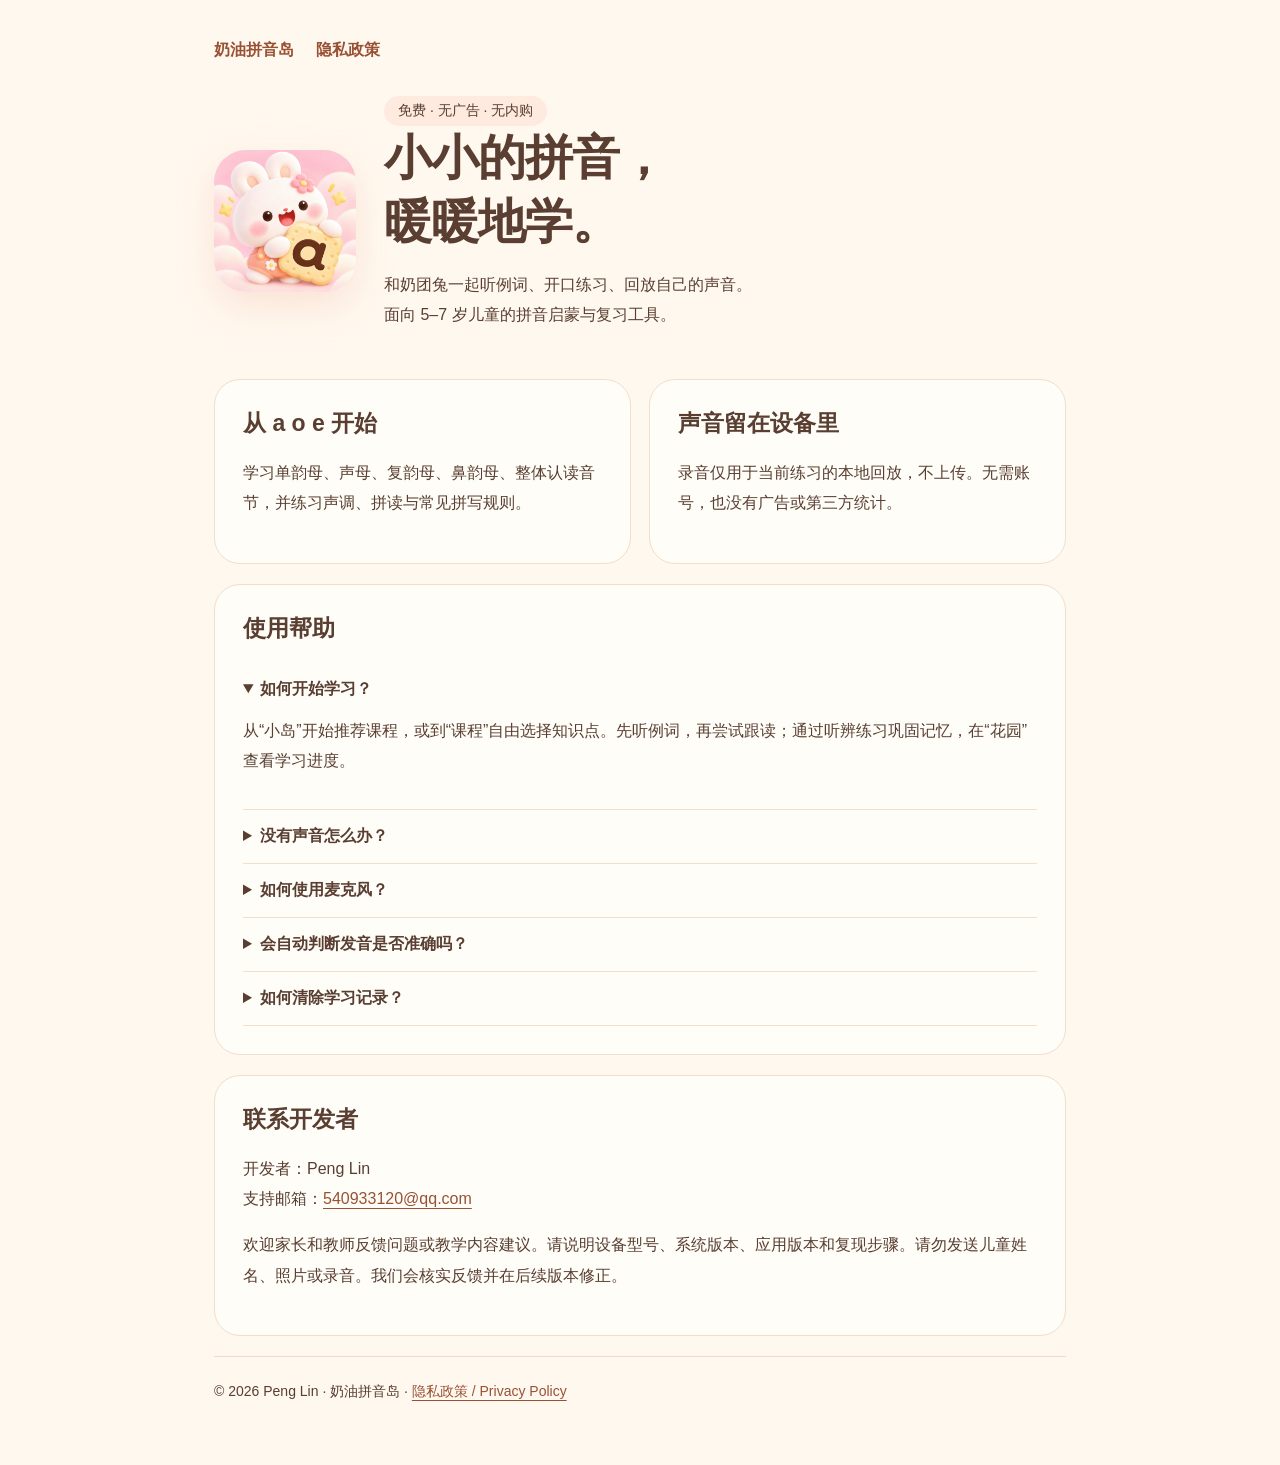
==== index.html @ 83c661f0 "docs: publish Pinyin Island support and privacy policy" ====
<!doctype html><html lang="zh-Hans"><head><meta charset="utf-8"><meta name="viewport" content="width=device-width,initial-scale=1"><title>奶油拼音岛 · 支持与帮助</title><meta name="description" content="奶油拼音岛的官方支持页面：拼音学习、录音回放、隐私与使用帮助。"><link rel="stylesheet" href="style.css"></head><body><main><nav><a href="./">奶油拼音岛</a><a href="privacy.html">隐私政策</a></nav><section class="hero"><img class="icon" src="icon.png" alt="抱着拼音 a 饼干的奶团兔"><div><span class="tag">免费 · 无广告 · 无内购</span><h1>小小的拼音，<br>暖暖地学。</h1><p>和奶团兔一起听例词、开口练习、回放自己的声音。<br>面向 5–7 岁儿童的拼音启蒙与复习工具。</p></div></section><div class="grid"><section class="card"><h2>从 a o e 开始</h2><p>学习单韵母、声母、复韵母、鼻韵母、整体认读音节，并练习声调、拼读与常见拼写规则。</p></section><section class="card"><h2>声音留在设备里</h2><p>录音仅用于当前练习的本地回放，不上传。无需账号，也没有广告或第三方统计。</p></section></div><section class="card"><h2>使用帮助</h2><details open><summary>如何开始学习？</summary><p>从“小岛”开始推荐课程，或到“课程”自由选择知识点。先听例词，再尝试跟读；通过听辨练习巩固记忆，在“花园”查看学习进度。</p></details><details><summary>没有声音怎么办？</summary><p>检查媒体音量及蓝牙输出设备。例词发音使用设备上的系统普通话语音；如设备缺少普通话语音，可在系统辅助功能的语音设置中安装。系统提供的声音质量可能随设备而异。</p></details><details><summary>如何使用麦克风？</summary><p>第一次点击录音时允许麦克风访问。拒绝授权后仍可学习与听音；监护人可在系统“设置”中找到本应用重新开启麦克风。每次录音最多 10 秒，可回放或重新录制；离开练习或进入后台时临时录音会清除。</p></details><details><summary>会自动判断发音是否准确吗？</summary><p>不会。本应用提供例词示范、听辨练习与录音回放，不提供语音识别、发音准确率或医学评估。听辨答对与完成练习不代表发音已掌握，建议家长陪伴使用，并结合学校教学。</p></details><details><summary>如何清除学习记录？</summary><p>通过家长验证进入家长区，选择重置学习进度并确认。学习记录不上传到开发者服务器；系统备份是否包含本地进度取决于设备备份设置。</p></details></section><section class="card"><h2>联系开发者</h2><p>开发者：Peng Lin<br>支持邮箱：<a href="mailto:540933120@qq.com">540933120@qq.com</a></p><p>欢迎家长和教师反馈问题或教学内容建议。请说明设备型号、系统版本、应用版本和复现步骤。请勿发送儿童姓名、照片或录音。我们会核实反馈并在后续版本修正。</p></section><footer>© 2026 Peng Lin · 奶油拼音岛 · <a href="privacy.html">隐私政策 / Privacy Policy</a></footer></main></body></html>
---- style.css ----
:root{color-scheme:light;font-family:ui-rounded,-apple-system,BlinkMacSystemFont,"PingFang SC",sans-serif;color:#593e31;background:#fff8ef}*{box-sizing:border-box}body{margin:0}main{max-width:900px;margin:0 auto;padding:40px 24px 64px}nav{display:flex;gap:22px;align-items:center;margin-bottom:35px}a{color:#995134;text-underline-offset:4px}nav a{text-decoration:none;font-weight:600}.hero{display:flex;gap:28px;align-items:center;margin-bottom:32px}.icon{width:142px;height:142px;border-radius:32px;box-shadow:0 14px 36px #efb9a555}h1{font-size:clamp(30px,5vw,48px);letter-spacing:-1px;margin:0 0 14px}h2{font-size:23px;margin-top:0}p,li{line-height:1.9}small,.muted{color:#836957}.tag{display:inline-block;background:#ffeadf;padding:6px 14px;border-radius:30px;font-size:14px}.card{background:#fffdf8;border:1px solid #f1dfcc;border-radius:26px;padding:28px;margin:20px 0}.grid{display:grid;grid-template-columns:1fr 1fr;gap:18px}.grid .card{margin:0}footer{padding-top:26px;font-size:14px;border-top:1px solid #eddccb}ul{padding-left:22px}details{padding:16px 0;border-bottom:1px solid #f1dfcc}summary{cursor:pointer;font-weight:600}@media(max-width:600px){.hero{align-items:flex-start;gap:16px}.icon{width:90px;height:90px;border-radius:22px}.grid{grid-template-columns:1fr}.card{padding:22px}main{padding:28px 20px}}
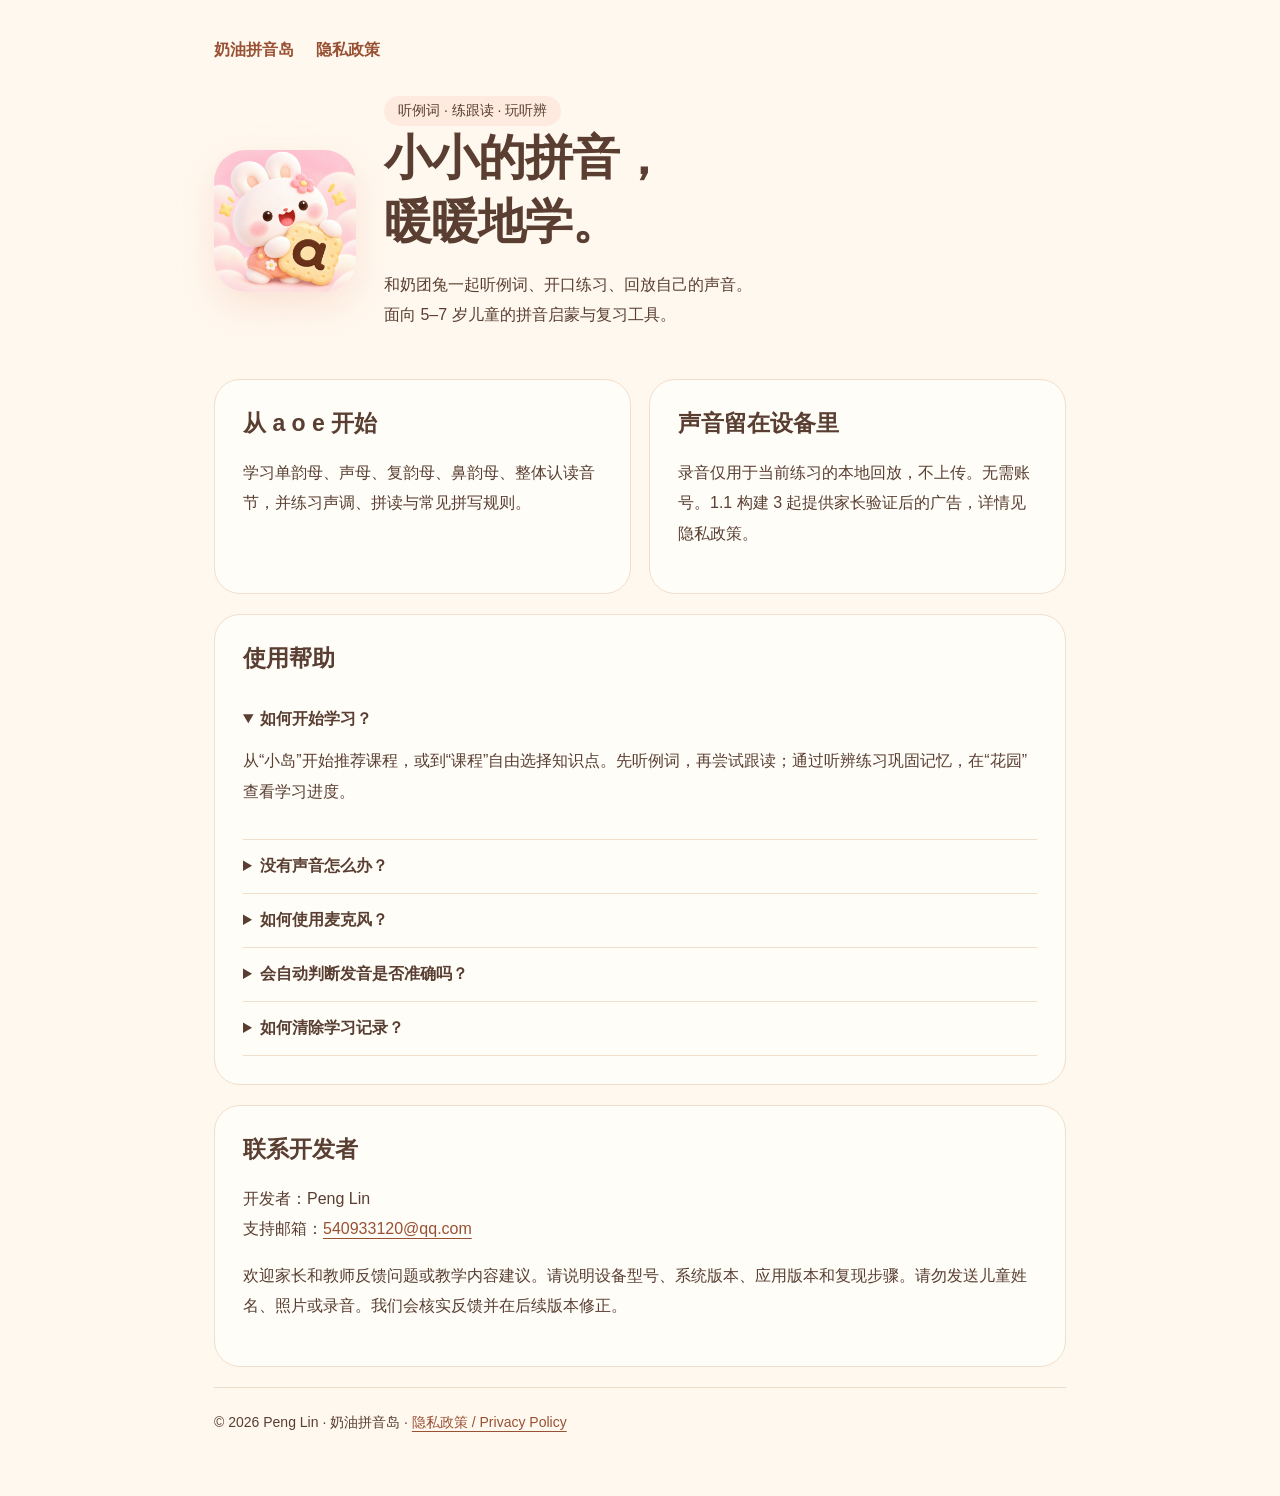
==== commit ffc02b6d: "更新1.1正式广告版本隐私披露" ====
--- a/index.html
+++ b/index.html
@@ -1 +1 @@
-<!doctype html><html lang="zh-Hans"><head><meta charset="utf-8"><meta name="viewport" content="width=device-width,initial-scale=1"><title>奶油拼音岛 · 支持与帮助</title><meta name="description" content="奶油拼音岛的官方支持页面：拼音学习、录音回放、隐私与使用帮助。"><link rel="stylesheet" href="style.css"></head><body><main><nav><a href="./">奶油拼音岛</a><a href="privacy.html">隐私政策</a></nav><section class="hero"><img class="icon" src="icon.png" alt="抱着拼音 a 饼干的奶团兔"><div><span class="tag">免费 · 无广告 · 无内购</span><h1>小小的拼音，<br>暖暖地学。</h1><p>和奶团兔一起听例词、开口练习、回放自己的声音。<br>面向 5–7 岁儿童的拼音启蒙与复习工具。</p></div></section><div class="grid"><section class="card"><h2>从 a o e 开始</h2><p>学习单韵母、声母、复韵母、鼻韵母、整体认读音节，并练习声调、拼读与常见拼写规则。</p></section><section class="card"><h2>声音留在设备里</h2><p>录音仅用于当前练习的本地回放，不上传。无需账号，也没有广告或第三方统计。</p></section></div><section class="card"><h2>使用帮助</h2><details open><summary>如何开始学习？</summary><p>从“小岛”开始推荐课程，或到“课程”自由选择知识点。先听例词，再尝试跟读；通过听辨练习巩固记忆，在“花园”查看学习进度。</p></details><details><summary>没有声音怎么办？</summary><p>检查媒体音量及蓝牙输出设备。例词发音使用设备上的系统普通话语音；如设备缺少普通话语音，可在系统辅助功能的语音设置中安装。系统提供的声音质量可能随设备而异。</p></details><details><summary>如何使用麦克风？</summary><p>第一次点击录音时允许麦克风访问。拒绝授权后仍可学习与听音；监护人可在系统“设置”中找到本应用重新开启麦克风。每次录音最多 10 秒，可回放或重新录制；离开练习或进入后台时临时录音会清除。</p></details><details><summary>会自动判断发音是否准确吗？</summary><p>不会。本应用提供例词示范、听辨练习与录音回放，不提供语音识别、发音准确率或医学评估。听辨答对与完成练习不代表发音已掌握，建议家长陪伴使用，并结合学校教学。</p></details><details><summary>如何清除学习记录？</summary><p>通过家长验证进入家长区，选择重置学习进度并确认。学习记录不上传到开发者服务器；系统备份是否包含本地进度取决于设备备份设置。</p></details></section><section class="card"><h2>联系开发者</h2><p>开发者：Peng Lin<br>支持邮箱：<a href="mailto:540933120@qq.com">540933120@qq.com</a></p><p>欢迎家长和教师反馈问题或教学内容建议。请说明设备型号、系统版本、应用版本和复现步骤。请勿发送儿童姓名、照片或录音。我们会核实反馈并在后续版本修正。</p></section><footer>© 2026 Peng Lin · 奶油拼音岛 · <a href="privacy.html">隐私政策 / Privacy Policy</a></footer></main></body></html>
+<!doctype html><html lang="zh-Hans"><head><meta charset="utf-8"><meta name="viewport" content="width=device-width,initial-scale=1"><title>奶油拼音岛 · 支持与帮助</title><meta name="description" content="奶油拼音岛的官方支持页面：拼音学习、录音回放、隐私与使用帮助。"><link rel="stylesheet" href="style.css"></head><body><main><nav><a href="marketing.html">奶油拼音岛</a><a href="privacy.html">隐私政策</a></nav><section class="hero"><img class="icon" src="icon.png" alt="抱着拼音 a 饼干的奶团兔"><div><span class="tag">听例词 · 练跟读 · 玩听辨</span><h1>小小的拼音，<br>暖暖地学。</h1><p>和奶团兔一起听例词、开口练习、回放自己的声音。<br>面向 5–7 岁儿童的拼音启蒙与复习工具。</p></div></section><div class="grid"><section class="card"><h2>从 a o e 开始</h2><p>学习单韵母、声母、复韵母、鼻韵母、整体认读音节，并练习声调、拼读与常见拼写规则。</p></section><section class="card"><h2>声音留在设备里</h2><p>录音仅用于当前练习的本地回放，不上传。无需账号。1.1 构建 3 起提供家长验证后的广告，详情见隐私政策。</p></section></div><section class="card"><h2>使用帮助</h2><details open><summary>如何开始学习？</summary><p>从“小岛”开始推荐课程，或到“课程”自由选择知识点。先听例词，再尝试跟读；通过听辨练习巩固记忆，在“花园”查看学习进度。</p></details><details><summary>没有声音怎么办？</summary><p>检查媒体音量及蓝牙输出设备。1.0 使用设备系统普通话语音；1.1 优先播放随应用提供的例词音频，缺失或无法播放时回退到系统普通话。如设备缺少普通话语音，可在系统辅助功能的语音设置中安装。系统声音质量可能随设备而异。</p></details><details><summary>如何使用麦克风？</summary><p>第一次点击录音时允许麦克风访问。拒绝授权后仍可学习与听音；监护人可在系统“设置”中找到本应用重新开启麦克风。每次录音最多 10 秒，可回放或重新录制；离开练习或进入后台时临时录音会清除。</p></details><details><summary>会自动判断发音是否准确吗？</summary><p>不会。本应用提供例词示范、听辨练习与录音回放，不提供语音识别、发音准确率或医学评估。听辨答对与完成练习不代表发音已掌握，建议家长陪伴使用，并结合学校教学。</p></details><details><summary>如何清除学习记录？</summary><p>通过家长验证进入家长区，选择重置学习进度并确认。学习记录不上传到开发者服务器；系统备份是否包含本地进度取决于设备备份设置。</p></details></section><section class="card"><h2>联系开发者</h2><p>开发者：Peng Lin<br>支持邮箱：<a href="mailto:540933120@qq.com">540933120@qq.com</a></p><p>欢迎家长和教师反馈问题或教学内容建议。请说明设备型号、系统版本、应用版本和复现步骤。请勿发送儿童姓名、照片或录音。我们会核实反馈并在后续版本修正。</p></section><footer>© 2026 Peng Lin · 奶油拼音岛 · <a href="privacy.html">隐私政策 / Privacy Policy</a></footer></main></body></html>
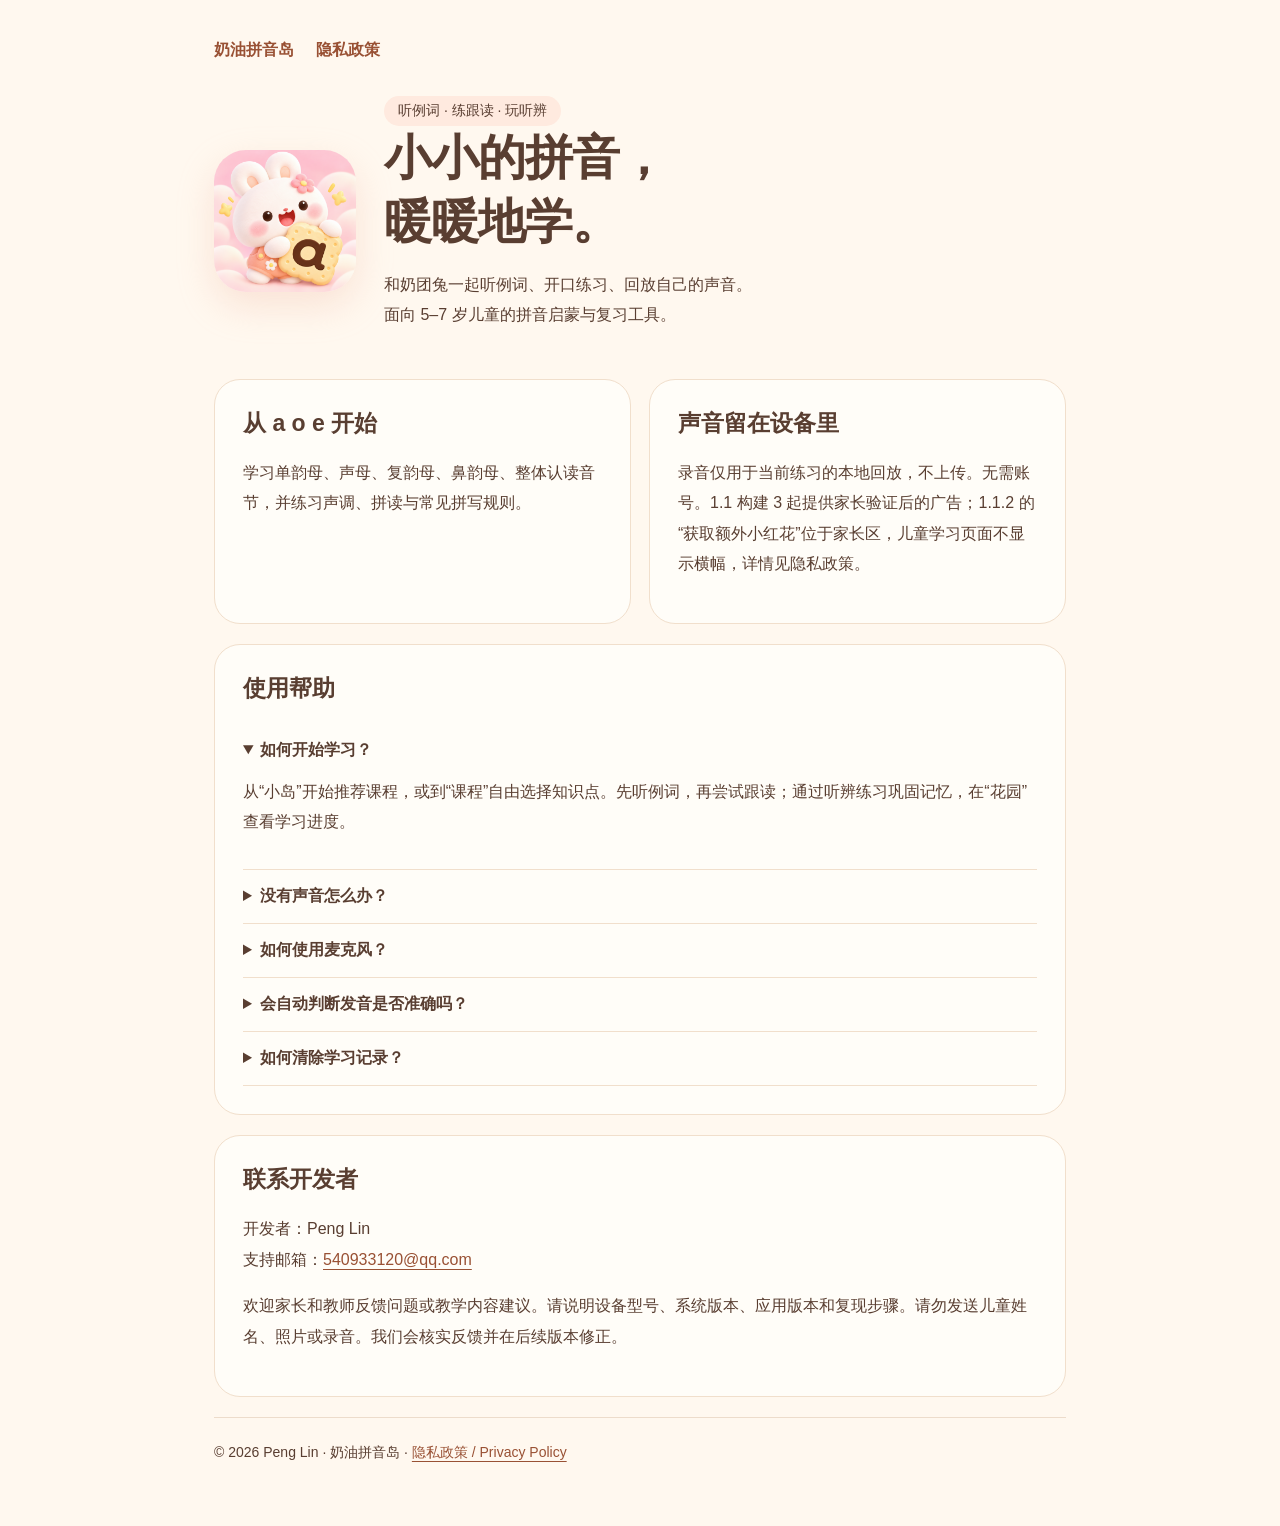
==== commit bd73a8c6: "docs: 更新1.1.2家长奖励入口隐私说明" ====
--- a/index.html
+++ b/index.html
@@ -1 +1 @@
-<!doctype html><html lang="zh-Hans"><head><meta charset="utf-8"><meta name="viewport" content="width=device-width,initial-scale=1"><title>奶油拼音岛 · 支持与帮助</title><meta name="description" content="奶油拼音岛的官方支持页面：拼音学习、录音回放、隐私与使用帮助。"><link rel="stylesheet" href="style.css"></head><body><main><nav><a href="marketing.html">奶油拼音岛</a><a href="privacy.html">隐私政策</a></nav><section class="hero"><img class="icon" src="icon.png" alt="抱着拼音 a 饼干的奶团兔"><div><span class="tag">听例词 · 练跟读 · 玩听辨</span><h1>小小的拼音，<br>暖暖地学。</h1><p>和奶团兔一起听例词、开口练习、回放自己的声音。<br>面向 5–7 岁儿童的拼音启蒙与复习工具。</p></div></section><div class="grid"><section class="card"><h2>从 a o e 开始</h2><p>学习单韵母、声母、复韵母、鼻韵母、整体认读音节，并练习声调、拼读与常见拼写规则。</p></section><section class="card"><h2>声音留在设备里</h2><p>录音仅用于当前练习的本地回放，不上传。无需账号。1.1 构建 3 起提供家长验证后的广告，详情见隐私政策。</p></section></div><section class="card"><h2>使用帮助</h2><details open><summary>如何开始学习？</summary><p>从“小岛”开始推荐课程，或到“课程”自由选择知识点。先听例词，再尝试跟读；通过听辨练习巩固记忆，在“花园”查看学习进度。</p></details><details><summary>没有声音怎么办？</summary><p>检查媒体音量及蓝牙输出设备。1.0 使用设备系统普通话语音；1.1 优先播放随应用提供的例词音频，缺失或无法播放时回退到系统普通话。如设备缺少普通话语音，可在系统辅助功能的语音设置中安装。系统声音质量可能随设备而异。</p></details><details><summary>如何使用麦克风？</summary><p>第一次点击录音时允许麦克风访问。拒绝授权后仍可学习与听音；监护人可在系统“设置”中找到本应用重新开启麦克风。每次录音最多 10 秒，可回放或重新录制；离开练习或进入后台时临时录音会清除。</p></details><details><summary>会自动判断发音是否准确吗？</summary><p>不会。本应用提供例词示范、听辨练习与录音回放，不提供语音识别、发音准确率或医学评估。听辨答对与完成练习不代表发音已掌握，建议家长陪伴使用，并结合学校教学。</p></details><details><summary>如何清除学习记录？</summary><p>通过家长验证进入家长区，选择重置学习进度并确认。学习记录不上传到开发者服务器；系统备份是否包含本地进度取决于设备备份设置。</p></details></section><section class="card"><h2>联系开发者</h2><p>开发者：Peng Lin<br>支持邮箱：<a href="mailto:540933120@qq.com">540933120@qq.com</a></p><p>欢迎家长和教师反馈问题或教学内容建议。请说明设备型号、系统版本、应用版本和复现步骤。请勿发送儿童姓名、照片或录音。我们会核实反馈并在后续版本修正。</p></section><footer>© 2026 Peng Lin · 奶油拼音岛 · <a href="privacy.html">隐私政策 / Privacy Policy</a></footer></main></body></html>
+<!doctype html><html lang="zh-Hans"><head><meta charset="utf-8"><meta name="viewport" content="width=device-width,initial-scale=1"><title>奶油拼音岛 · 支持与帮助</title><meta name="description" content="奶油拼音岛的官方支持页面：拼音学习、录音回放、隐私与使用帮助。"><link rel="stylesheet" href="style.css"></head><body><main><nav><a href="marketing.html">奶油拼音岛</a><a href="privacy.html">隐私政策</a></nav><section class="hero"><img class="icon" src="icon.png" alt="抱着拼音 a 饼干的奶团兔"><div><span class="tag">听例词 · 练跟读 · 玩听辨</span><h1>小小的拼音，<br>暖暖地学。</h1><p>和奶团兔一起听例词、开口练习、回放自己的声音。<br>面向 5–7 岁儿童的拼音启蒙与复习工具。</p></div></section><div class="grid"><section class="card"><h2>从 a o e 开始</h2><p>学习单韵母、声母、复韵母、鼻韵母、整体认读音节，并练习声调、拼读与常见拼写规则。</p></section><section class="card"><h2>声音留在设备里</h2><p>录音仅用于当前练习的本地回放，不上传。无需账号。1.1 构建 3 起提供家长验证后的广告；1.1.2 的“获取额外小红花”位于家长区，儿童学习页面不显示横幅，详情见隐私政策。</p></section></div><section class="card"><h2>使用帮助</h2><details open><summary>如何开始学习？</summary><p>从“小岛”开始推荐课程，或到“课程”自由选择知识点。先听例词，再尝试跟读；通过听辨练习巩固记忆，在“花园”查看学习进度。</p></details><details><summary>没有声音怎么办？</summary><p>检查媒体音量及蓝牙输出设备。1.0 使用设备系统普通话语音；1.1 优先播放随应用提供的例词音频，缺失或无法播放时回退到系统普通话。如设备缺少普通话语音，可在系统辅助功能的语音设置中安装。系统声音质量可能随设备而异。</p></details><details><summary>如何使用麦克风？</summary><p>第一次点击录音时允许麦克风访问。拒绝授权后仍可学习与听音；监护人可在系统“设置”中找到本应用重新开启麦克风。每次录音最多 10 秒，可回放或重新录制；离开练习或进入后台时临时录音会清除。</p></details><details><summary>会自动判断发音是否准确吗？</summary><p>不会。本应用提供例词示范、听辨练习与录音回放，不提供语音识别、发音准确率或医学评估。听辨答对与完成练习不代表发音已掌握，建议家长陪伴使用，并结合学校教学。</p></details><details><summary>如何清除学习记录？</summary><p>通过家长验证进入家长区，选择重置学习进度并确认。学习记录不上传到开发者服务器；系统备份是否包含本地进度取决于设备备份设置。</p></details></section><section class="card"><h2>联系开发者</h2><p>开发者：Peng Lin<br>支持邮箱：<a href="mailto:540933120@qq.com">540933120@qq.com</a></p><p>欢迎家长和教师反馈问题或教学内容建议。请说明设备型号、系统版本、应用版本和复现步骤。请勿发送儿童姓名、照片或录音。我们会核实反馈并在后续版本修正。</p></section><footer>© 2026 Peng Lin · 奶油拼音岛 · <a href="privacy.html">隐私政策 / Privacy Policy</a></footer></main></body></html>
